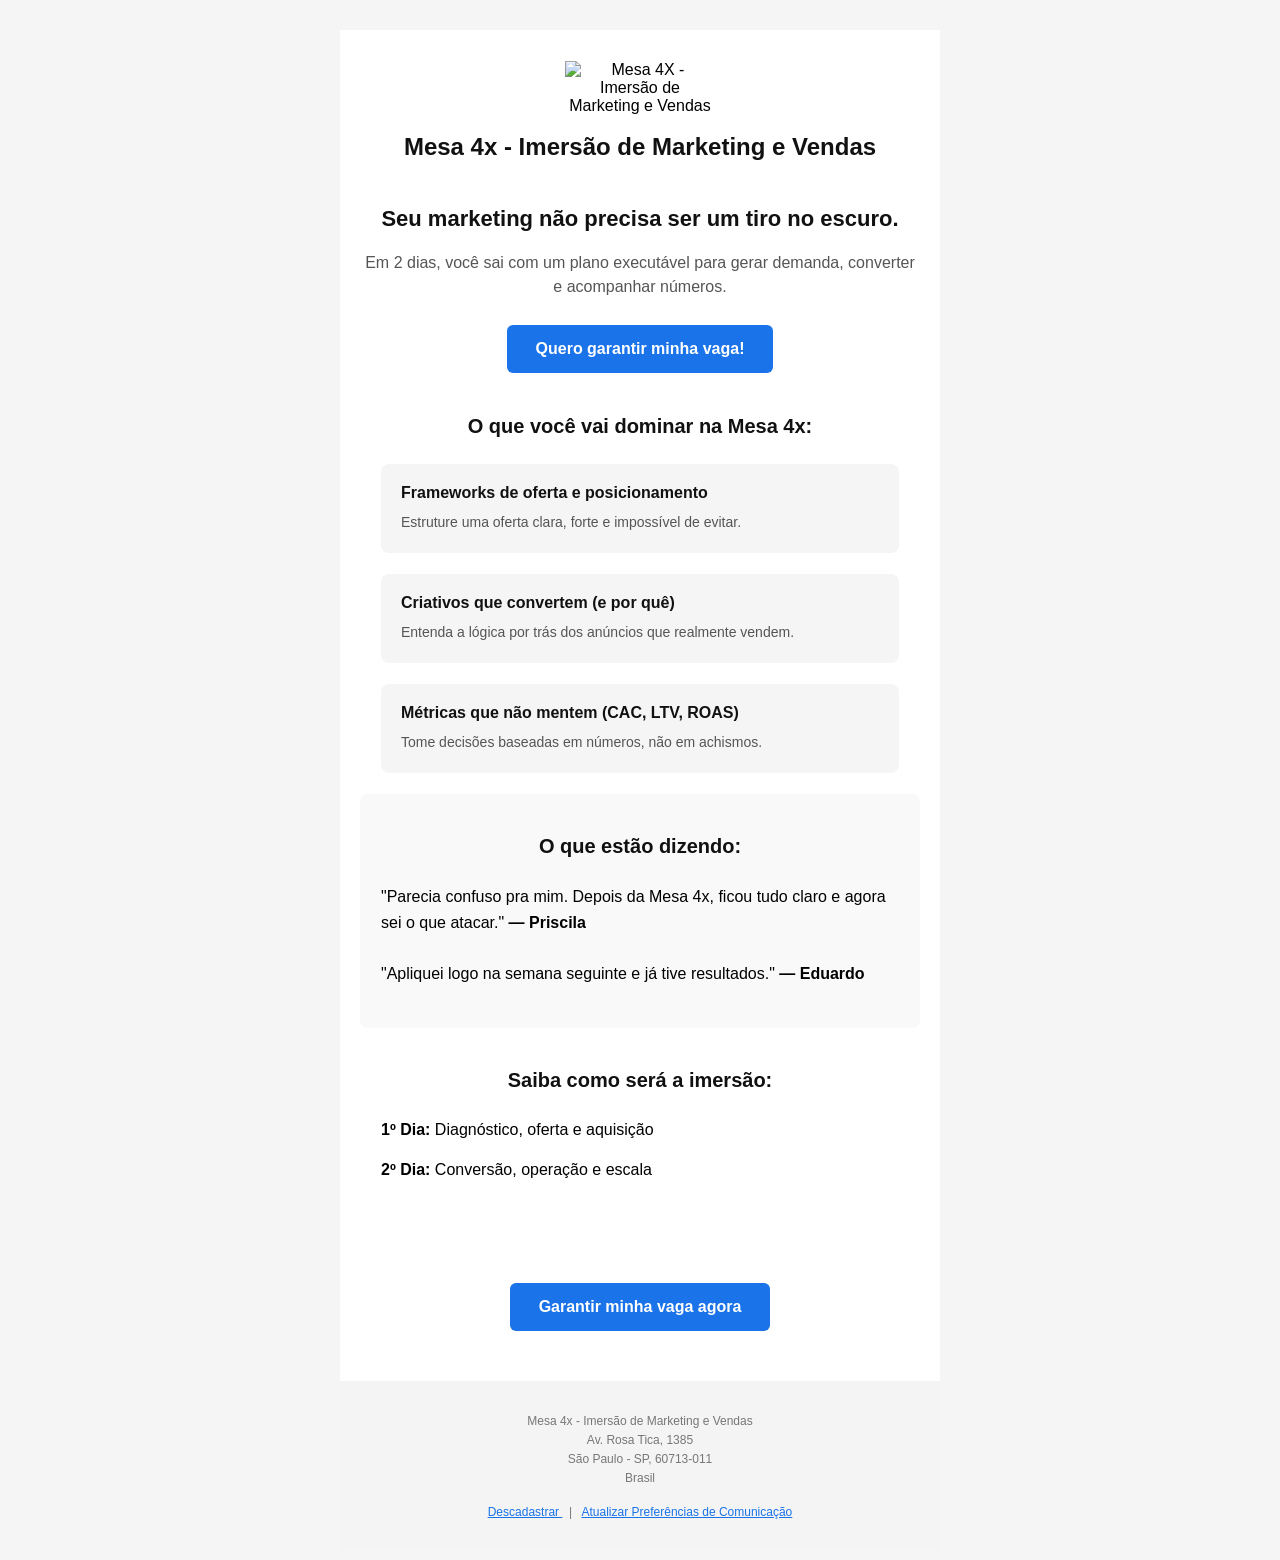
==== email/index.html @ 847b9c84 "first commit" ====
<!DOCTYPE html>
<html lang="pt-BR">
<head>
  <meta charset="UTF-8">
  <title>Mesa 4x - Imersão de Marketing e Vendas</title>
  <meta name="viewport" content="width=device-width, initial-scale=1.0">

  <style>
    body {
      margin: 0;
      padding: 0;
      background-color: #f4f4f4;
    }

    table {
      border-spacing: 0;
    }

    img {
      display: block;
      border: 0;
      max-width: 100%;
      height: auto;
    }

    @media only screen and (max-width: 600px) {
      .container {
        width: 100%;
      }
    }

    @media (prefers-color-scheme: dark) {

      body {
        background-color: #1f1f1f !important;
      }

      .container {
        background-color: #1f1f1f !important;
      }

      .dark-block {
        background-color: #1f1f1f !important;
        color: #ffffff !important;
      }

      .dark-card {
        background-color: #2a2a2a !important;
      }

      .dark-soft {
        background-color: #252525 !important;
      }

      .dark-block h1,
      .dark-block h2,
      .dark-block p,
      .dark-block strong {
        color: #ffffff !important;
      }

    }
  </style>
</head>

<body>
  <div style="display:none; max-height:0; overflow:hidden; opacity:0;">
    Em 2 dias, você sai com um plano executável para gerar demanda e escalar suas vendas.
  </div>

<!-- WRAPPER -->
  <table width="100%" role="presentation" style="background-color: #f5f5f5;">
    <tr>
      <td align="center" style="padding: 30px 20px 10px 20px;">

        <!-- CONTAINER PRINCIPAL -->
        <table width="600" class="container" role="presentation" 
          bgcolor="#ffffff" 
          style="width:600px; max-width:600px; background-color: #ffffff;">

          <!-- HEADER -->
          <tr>
            <td class="dark-block" align="center" style="padding: 30px 20px 10px 20px; font-family: Arial, Helvetica, sans-serif;">

              <table width="100%" role="presentation">
                
                <!-- LOGO -->
                <tr>
                  <td align="center" style="padding-bottom: 15px;">
                    <img 
                      src="https://placehold.co/150x50"
                      width="150" 
                      alt="Mesa 4X - Imersão de Marketing e Vendas"
                    />
                  </td>
                </tr>

                <!-- TÍTULO -->
                <tr>
                  <td align="center">
                    <h1 style="
                      margin: 0;
                      font-size: 24px;
                      color: #111111;
                      line-height: 1.3;
                      font-family: Arial, Helvetica, sans-serif;
                    ">
                      Mesa 4x - Imersão de Marketing e Vendas
                    </h1>
                  </td>
                </tr>

              </table>

            </td>
          </tr>
    
          <!-- HERO -->
          <tr>
            <td class="dark-block" align="center" style="padding: 30px 20px 40px 20px;">

              <table width="100%" role="presentation">

                <!-- HEADLINE -->
                <tr>
                  <td align="center" style="padding-bottom: 15px; font-family: Arial, Helvetica, sans-serif;">
                    <h2 style="
                      margin: 0;
                      font-size: 22px;
                      color: #111111;
                      line-height: 1.4;"
                      >
                    Seu marketing não precisa ser um tiro no escuro.
                    </h2>
                  </td>
                </tr>

                <!-- SUBHEADLINE -->
                <tr>
                  <td align="center" style="padding-bottom: 25px; font-family: Arial, Helvetica, sans-serif;">
                    <p style="
                      margin: 0;
                      font-size: 16px;
                      color: #555555;
                      line-height: 1.5;">
                    Em 2 dias, você sai com um plano executável para gerar demanda, converter e acompanhar números.
                    </p>
                  </td>
                </tr>

                <!-- CTA -->
                <tr>
                  <td align="center">

                    <table role="presentation">
                      <tr>
                        <td bgcolor="#1a73e8" align="center" style="border-radius: 6px; font-family: Arial, Helvetica, sans-serif;">
                          <a 
                            href="#"
                            style="
                            display: inline-block;
                            padding: 14px 28px;
                            font-size: 16px;
                            color: #ffffff;
                            text-decoration: none;
                            border-radius: 6px;
                            font-weight: bold;
                            ">
                          Quero garantir minha vaga!
                          </a>
                        </td>
                      </tr>
                    </table>

                  </td>
                </tr>

                <!-- SEÇÃO DE BENEFÍCIOS -->
                <tr>
                  <td align="center" style="padding: 40px 20px 20px 20px;">
                    <table width="100%" role="presentation">

                      <tr>
                        <td align="center" style="padding-bottom: 25px; font-family: Arial, sans-serif;">
                          <h2 style="margin:0; font-size:20px; color:#111111;">
                            O que você vai dominar na Mesa 4x:
                          </h2>
                        </td>
                      </tr>

                      <tr>
                        <td align="center" style="padding-bottom:20px;" >
                          <table class="dark-block dark-card" width="100%" role="presentation" style="border-radius:8px; background-color: #f5f5f5;">
                            <tr>
                              <td style="padding:20px; font-family: Arial, sans-serif;">
                                <strong style="font-size:16px; color:#111111;">
                                  Frameworks de oferta e posicionamento
                                </strong>
                                <p style="margin:10px 0 0 0; font-size:14px; color:#555555; line-height:1.5;">
                                  Estruture uma oferta clara, forte e impossível de evitar.
                                </p>
                              </td>
                            </tr>
                          </table>
                        </td>
                      </tr>

                      <tr>
                        <td align="center" style="padding-bottom:20px;">
                          <table class="dark-block dark-card" width="100%" role="presentation" style="border-radius:8px; background-color: #f5f5f5;">
                            <tr>
                              <td style="padding:20px; font-family: Arial, sans-serif;">
                                <strong style="font-size:16px; color:#111111;">
                                  Criativos que convertem (e por quê)
                                </strong>
                                <p style="margin:10px 0 0 0; font-size:14px; color:#555555; line-height:1.5;">
                                  Entenda a lógica por trás dos anúncios que realmente vendem.
                                </p>
                              </td>
                            </tr>
                          </table>
                        </td>
                      </tr>

                      <tr>
                        <td align="center">
                          <table class="dark-block dark-card" width="100%" role="presentation" style="border-radius:8px; background-color: #f5f5f5;">
                            <tr>
                              <td style="padding:20px; font-family: Arial, sans-serif;">
                                <strong style="font-size:16px; color:#111111;">
                                  Métricas que não mentem (CAC, LTV, ROAS)
                                </strong>
                                <p style="margin:10px 0 0 0; font-size:14px; color:#555555; line-height:1.5;">
                                  Tome decisões baseadas em números, não em achismos.
                                </p>
                              </td>
                            </tr>
                          </table>
                        </td>
                      </tr>

                    </table>
                  </td>
                </tr>

                <!-- SEÇÃO DE PROVA SOCIAL -->
                 <tr>
                  <td class="dark-block dark-card" align="center" style="background-color: #f9f9f9 ;padding: 40px 20px; font-family: Arial, Helvetica, sans-serif; border-radius:8px;">
                    <table width="100%" role="presentation">

                      <tr>
                        <td align="center" style="padding-bottom: 25px;">
                          <h2 style="margin:0; font-size:20px; color: #111111;">
                            O que estão dizendo:
                          </h2>
                        </td>
                      </tr>

                      <tr>
                        <td style="padding-bottom: 25px; font-size: 16px; line-height:1.6;">
                          "Parecia confuso pra mim. Depois da Mesa 4x, ficou tudo claro e agora sei o que atacar."
                          <strong>— Priscila</strong>
                          <br />
                        </td>
                      </tr>

                      <tr>
                        <td style="font-size:16px; line-height:1.6;">
                          "Apliquei logo na semana seguinte e já tive resultados."
                          <strong>— Eduardo</strong>
                          <br />
                        </td>
                      </tr>

                    </table>
                  </td>
                 </tr>

                 <!-- AGENDA -->
                 <tr>
                  <td class="dark-block" align="center" style="padding: 40px 20px; font-family: Arial, Helvetica, sans-serif;">
                    <table width="100%" role="presentation">

                      <tr>
                        <td align="center" style="padding-bottom: 25px;">
                          <h2 style="margin: 0; font-size: 20px; color: #111111;">
                          Saiba como será a imersão:
                          </h2>
                        </td>
                      </tr>

                      <tr>
                        <td style="padding-bottom: 15px; font-size: 16px; line-height: 1.5;">
                          <strong>1º Dia:</strong> 
                            Diagnóstico, oferta e aquisição
                        </td>
                      </tr>

                      <tr>
                        <td style="font-size: 16px; line-height: 1.5;">
                          <strong>2º Dia:</strong> 
                            Conversão, operação e escala
                        </td>
                      </tr>

                    </table>
                  </td>
                 </tr>

              </table>
            </td>
          </tr>

          <!-- CTA FINAL -->
          <tr>
            <td align="center" style="padding: 20px 20px 50px 20px; font-family: Arial, Helvetica, sans-serif;">

              <table role="presentation">
                <tr>
                  <td bgcolor="#1a73e8" align="center" style="border-radius: 6px;">
                    <a 
                      href="#"
                      style="
                      display: inline-block;
                      padding: 14px 28px;
                      font-size: 16px;
                      color: #ffffff;
                      text-decoration: none;
                      border-radius: 6px;
                      font-weight: bold;">
                    Garantir minha vaga agora
                    </a>
                  </td>
                </tr>
              </table>
              
            </td>
          </tr>

          <tr>
            <td class="dark-block" align="center" style="padding: 30px 20px; background-color: #f4f4f4;">

              <table width="100%" role="presentation">

                <tr>
                  <td align="center" style="font-family: Arial, Helvetica, sans-serif; font-size: 12px; color: #777777; line-height:1.6; padding-bottom:15px;">
                    Mesa 4x - Imersão de Marketing e Vendas<br/>
                    Av. Rosa Tica, 1385<br/>
                    São Paulo - SP, 60713-011<br/>
                    Brasil
                  </td>
                </tr>

                <tr>
                  <td align="center" style="font-family: Arial, Helvetica, sans-serif; font-size: 12px; color: #777777;">

                    <a href="#" style="color: #1a73e8; text-decoration: underline;">
                      Descadastrar
                    </a>
                    &nbsp;&nbsp;|&nbsp;&nbsp;
                    <a href="#" style="color: #1a73e8; text-decoration: underline;">
                      Atualizar Preferências de Comunicação
                    </a>

                  </td>
                </tr>

              </table>

            </td>
          </tr>
  </table>

</body>
</html>
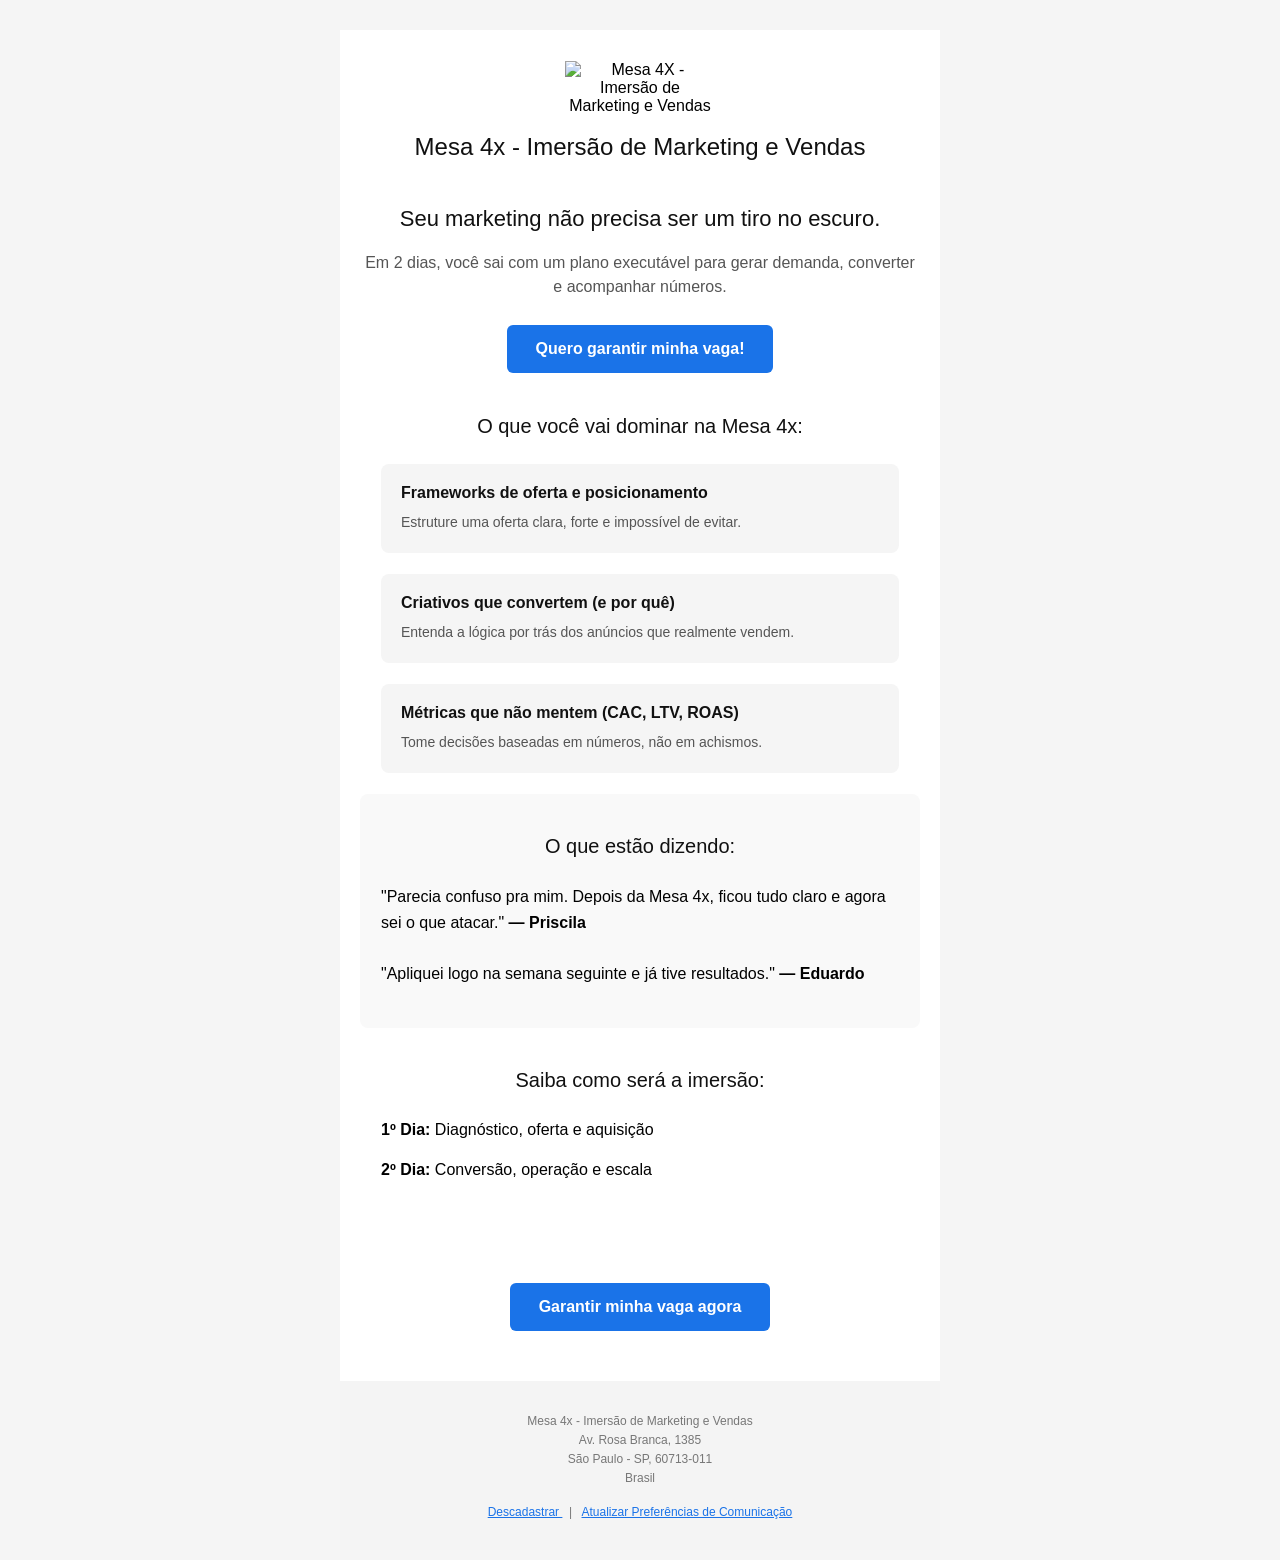
==== commit 98565d27: "fix: tópicos adicionandos na documentação e correções no HTML" ====
--- a/email/index.html
+++ b/email/index.html
@@ -52,8 +52,6 @@
         background-color: #252525 !important;
       }
 
-      .dark-block h1,
-      .dark-block h2,
       .dark-block p,
       .dark-block strong {
         color: #ffffff !important;
@@ -98,7 +96,7 @@
                 <!-- TÍTULO -->
                 <tr>
                   <td align="center">
-                    <h1 style="
+                    <p style="
                       margin: 0;
                       font-size: 24px;
                       color: #111111;
@@ -106,7 +104,7 @@
                       font-family: Arial, Helvetica, sans-serif;
                     ">
                       Mesa 4x - Imersão de Marketing e Vendas
-                    </h1>
+                    </p>
                   </td>
                 </tr>
 
@@ -124,14 +122,14 @@
                 <!-- HEADLINE -->
                 <tr>
                   <td align="center" style="padding-bottom: 15px; font-family: Arial, Helvetica, sans-serif;">
-                    <h2 style="
+                    <p style="
                       margin: 0;
                       font-size: 22px;
                       color: #111111;
                       line-height: 1.4;"
                       >
                     Seu marketing não precisa ser um tiro no escuro.
-                    </h2>
+                    </p>
                   </td>
                 </tr>
 
@@ -182,9 +180,9 @@
 
                       <tr>
                         <td align="center" style="padding-bottom: 25px; font-family: Arial, sans-serif;">
-                          <h2 style="margin:0; font-size:20px; color:#111111;">
+                          <p style="margin:0; font-size:20px; color:#111111;">
                             O que você vai dominar na Mesa 4x:
-                          </h2>
+                          </p>
                         </td>
                       </tr>
 
@@ -250,9 +248,9 @@
 
                       <tr>
                         <td align="center" style="padding-bottom: 25px;">
-                          <h2 style="margin:0; font-size:20px; color: #111111;">
+                          <p style="margin:0; font-size:20px; color: #111111;">
                             O que estão dizendo:
-                          </h2>
+                          </p>
                         </td>
                       </tr>
 
@@ -283,9 +281,9 @@
 
                       <tr>
                         <td align="center" style="padding-bottom: 25px;">
-                          <h2 style="margin: 0; font-size: 20px; color: #111111;">
+                          <p style="margin: 0; font-size: 20px; color: #111111;">
                           Saiba como será a imersão:
-                          </h2>
+                          </p>
                         </td>
                       </tr>
 
@@ -345,7 +343,7 @@
                 <tr>
                   <td align="center" style="font-family: Arial, Helvetica, sans-serif; font-size: 12px; color: #777777; line-height:1.6; padding-bottom:15px;">
                     Mesa 4x - Imersão de Marketing e Vendas<br/>
-                    Av. Rosa Tica, 1385<br/>
+                    Av. Rosa Branca, 1385<br/>
                     São Paulo - SP, 60713-011<br/>
                     Brasil
                   </td>
